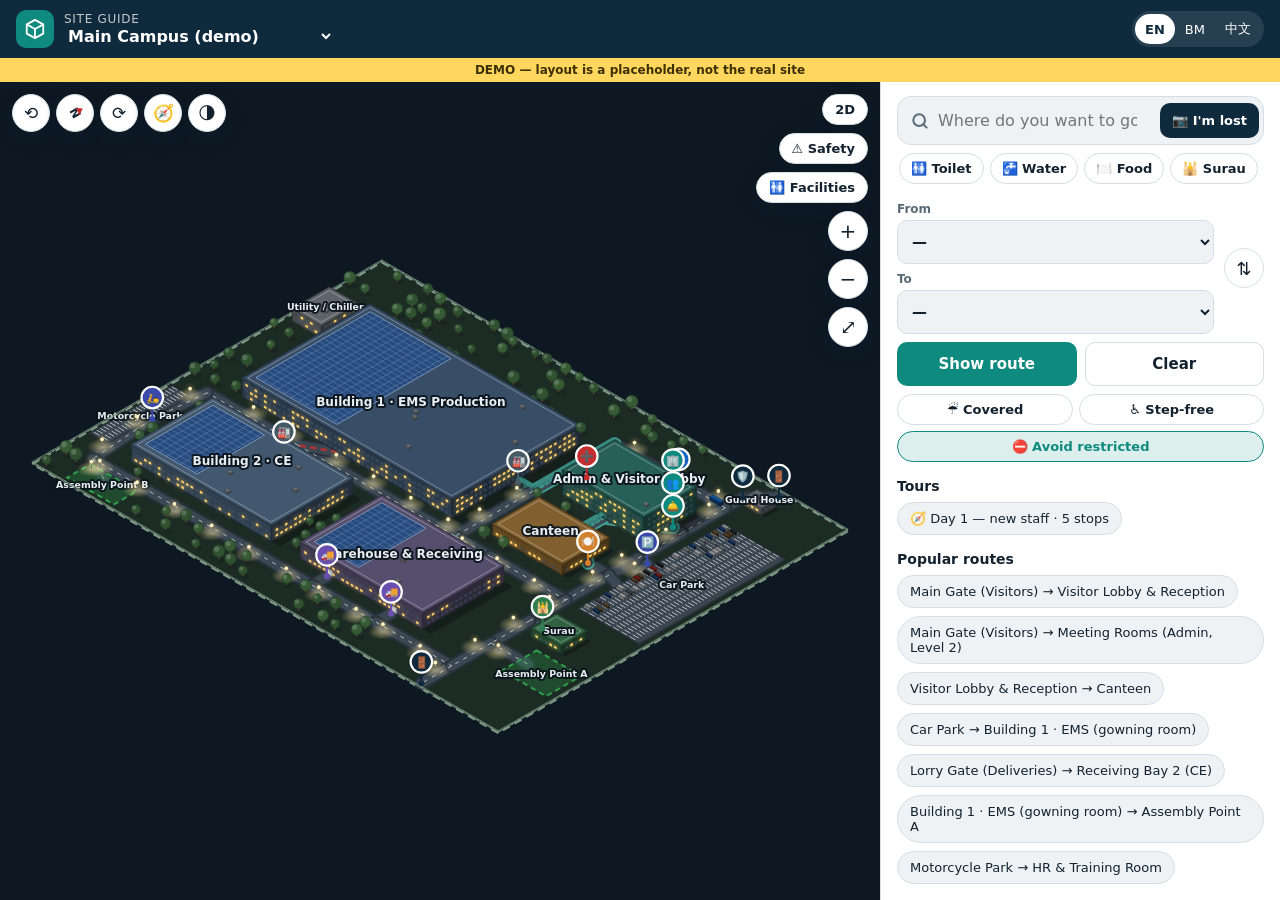
==== index.html @ 6566038b "Fictional demo of the Site Guide" ====
<!doctype html>
<html lang="en">
<head>
  <meta charset="utf-8">
  <meta name="viewport" content="width=device-width, initial-scale=1, viewport-fit=cover">
  <meta name="theme-color" content="#0f2a3d">
  <title>Johor Site Guide</title>
  <link rel="manifest" href="manifest.webmanifest">
  <link rel="icon" href="assets/icon.svg" type="image/svg+xml">
  <link rel="stylesheet" href="styles.css">
</head>
<body>
  <header class="top">
    <div class="brand">
      <span class="logo" aria-hidden="true">
        <svg viewBox="0 0 24 24" width="22" height="22"><path d="M12 2 3 7v10l9 5 9-5V7z" fill="none" stroke="currentColor" stroke-width="2" stroke-linejoin="round"/><path d="M12 12 3 7m9 5 9-5m-9 5v10" fill="none" stroke="currentColor" stroke-width="2"/></svg>
      </span>
      <div>
        <div class="title" data-i18n="appTitle">Site Guide</div>
        <select id="siteSelect" aria-label="Site"></select>
      </div>
    </div>
    <div class="lang" role="group" aria-label="Language">
      <button data-lang="en">EN</button><button data-lang="ms">BM</button><button data-lang="zh">中文</button>
    </div>
  </header>

  <div id="demoBanner" class="banner" data-i18n="demo"></div>

  <div id="emergBar" class="emerg-bar" role="alert" hidden>
    <span class="eb-icon" aria-hidden="true">🚨</span>
    <div class="eb-main"><strong id="ebTitle"></strong><span id="ebSub"></span></div>
    <span id="ebTimer" class="eb-timer" hidden>0:00</span>
    <button id="ebSafe" class="eb-safe"></button>
    <button id="ebEnd" class="eb-end" data-i18n="endEmerg">End</button>
    <div id="ebNote" class="eb-note"></div>
  </div>

  <main class="layout">
    <section class="mapwrap" aria-label="Site map">
      <svg id="map" xmlns="http://www.w3.org/2000/svg" role="img"></svg>
      <div class="map-controls">
        <button id="viewToggle" class="chip" title="3D / 2D">2D</button>
        <button id="safetyToggle" class="chip" aria-pressed="false">⚠ <span data-i18n="safety">Safety</span></button>
        <button id="facToggle" class="chip fac-chip" aria-pressed="false">🚻 <span data-i18n="facilities">Facilities</span></button>
        <button id="zoomIn" class="round" aria-label="Zoom in">+</button>
        <button id="zoomOut" class="round" aria-label="Zoom out">−</button>
        <button id="zoomReset" class="round" aria-label="Reset view">⤢</button>
      </div>
      <div class="view-bar" role="group" aria-label="Map view">
        <button id="rotL" class="vbtn" aria-label="Turn map left" title="Turn left">⟲</button>
        <button id="northBtn" class="vbtn" aria-label="North up" title="North up"><span id="northNeedle" class="needle" aria-hidden="true"><b>N</b></span></button>
        <button id="rotR" class="vbtn" aria-label="Turn map right" title="Turn right">⟳</button>
        <button id="followBtn" class="vbtn" aria-pressed="false" aria-label="Turn map with my walking direction" title="Follow my direction">🧭</button>
        <button id="dayBtn" class="vbtn">🌗</button>
      </div>
      <div id="bldCard" class="bld-card" hidden>
        <button class="bc-close" aria-label="Close">×</button>
        <strong></strong>
        <div class="bc-list"></div>
      </div>
      <div id="legend" class="legend" hidden></div>
      <div id="todo" class="todo" hidden>
        <h2 data-i18n="todo"></h2>
        <p data-i18n="todoHint"></p>
      </div>
    </section>

    <aside class="panel" id="panel">
      <div class="handle" aria-hidden="true"></div>

      <div class="finder">
        <div class="search">
          <svg class="s-icon" viewBox="0 0 24 24" aria-hidden="true"><circle cx="11" cy="11" r="7"/><path d="m20 20-4-4"/></svg>
          <input id="searchBox" type="search" autocomplete="off" spellcheck="false" enterkeyhint="go"
                 role="combobox" aria-autocomplete="list" aria-expanded="false" aria-controls="searchList">
          <button id="scanBtn" class="scan" type="button"><span aria-hidden="true">📷</span> <span data-i18n="lost">I'm lost</span></button>
        </div>
        <p id="searchHint" class="search-hint" hidden></p>
        <ul id="searchList" class="results" role="listbox" hidden></ul>
        <div id="nearby" class="nearby" role="group" aria-label="Nearest"></div>
      </div>

      <div class="route-form">
        <label><span data-i18n="from">From</span>
          <select id="fromSel"></select>
        </label>
        <button id="swap" class="swap" aria-label="Swap">⇅</button>
        <label><span data-i18n="to">To</span>
          <select id="toSel"></select>
        </label>
        <div class="row">
          <button id="goBtn" class="primary" data-i18n="go">Show route</button>
          <button id="clearBtn" class="ghost" data-i18n="clear">Clear</button>
        </div>
        <div class="opts row" role="group" aria-label="Route options">
          <button type="button" class="opt" data-opt="covered" aria-pressed="false"><span aria-hidden="true">☔</span> <span data-i18n="optCovered">Covered</span></button>
          <button type="button" class="opt" data-opt="stepFree" aria-pressed="false"><span aria-hidden="true">♿</span> <span data-i18n="optStepFree">Step-free</span></button>
          <button type="button" class="opt" data-opt="noRestricted" aria-pressed="true"><span aria-hidden="true">⛔</span> <span data-i18n="optNoRestricted">Avoid restricted</span></button>
        </div>
      </div>

      <div id="routeSummary" class="summary" hidden></div>

      <div id="steps" class="steps" hidden>
        <div class="step-card">
          <div class="progress" aria-hidden="true"><i id="stepBar"></i></div>
          <div class="slide">
            <figure class="photo" id="stepPhoto"></figure>
            <div class="maneuver">
              <span id="stepIcon" class="m-icon"></span>
              <div>
                <div class="step-meta"><span id="stepCount"></span><span id="stepDist" class="dist"></span></div>
                <p id="stepText" class="step-text" aria-live="polite"></p>
              </div>
            </div>
            <p id="stepWarn" class="warn" hidden></p>
          </div>
          <div class="row">
            <button id="prevStep" class="ghost" data-i18n="prev">Back</button>
            <button id="playBtn" class="ghost icon-btn" aria-pressed="false">▶</button>
            <button id="voiceBtn" class="ghost icon-btn" aria-pressed="false">🔇</button>
            <button id="nextStep" class="primary" data-i18n="next">Next</button>
          </div>
        </div>
        <details class="all-steps">
          <summary data-i18n="allSteps">All steps</summary>
          <ol id="stepList"></ol>
        </details>
      </div>

      <div id="toursWrap" hidden>
        <h3 data-i18n="tours">Tours</h3>
        <div id="tours" class="chips"></div>
      </div>

      <div id="popularWrap">
        <h3 data-i18n="popular">Popular routes</h3>
        <div id="popular" class="chips"></div>
      </div>

      <div class="emergency">
        <h3>🚨 <span data-i18n="emergency">Emergency</span></h3>
        <p data-i18n="emergencyText"></p>
        <p id="ehsLine" class="ehs-line"></p>
        <button id="apBtn" class="danger" data-i18n="nearestAP">Route to nearest Assembly Point</button>
        <button id="drillBtn" class="ghost drill-btn" data-i18n="startDrill">Practice drill</button>
      </div>

      <details class="info" id="infoBox">
        <summary data-i18n="info">Site info</summary>
        <dl id="infoList"></dl>
      </details>
    </aside>
  </main>

  <div id="scanner" class="scanner" role="dialog" aria-modal="true" aria-labelledby="scanTitle" hidden>
    <div class="scan-box">
      <h3 id="scanTitle" data-i18n="scanTitle">Where are you?</h3>
      <div id="viewfinder" class="viewfinder"><video id="scanVideo" playsinline muted></video><span class="frame" aria-hidden="true"></span></div>
      <p id="scanMsg" class="scan-msg" role="status"></p>
      <div id="scanPick" class="chips" hidden></div>
      <button id="scanClose" class="ghost" data-i18n="close">Close</button>
    </div>
  </div>
  <div id="toast" class="toast" role="status" hidden></div>

  <script src="data/i18n.js"></script>
  <script src="data/sites.js"></script>
  <script src="app.js"></script>
</body>
</html>
---- styles.css ----
:root {
  --bg: #eef2f5;
  --surface: #ffffff;
  --ink: #13222e;
  --muted: #5a6b78;
  --line: #d6dee5;
  --head: #0f2a3d;
  --head-ink: #ffffff;
  --accent: #0e8a7e;
  --accent-ink: #ffffff;
  --route: #ff6a13;
  --danger: #c62d2d;
  --warn-bg: #fff3e0;
  --warn-ink: #8a4a00;
  --banner: #ffd75e;
  --ground: #dfe7dc;
  --road: #f7f8f9;
  --road-edge: #c4ccd3;
  --map-bg: #cfd9d2;
  --shadow: 0 6px 20px rgba(15, 42, 61, .14);
  --radius: 14px;
  font-family: "Segoe UI", system-ui, -apple-system, "Noto Sans", "Noto Sans SC", "Microsoft YaHei", sans-serif;
}
@media (prefers-color-scheme: dark) {
  :root:not([data-theme="light"]) {
    --bg: #0d1820; --surface: #15232e; --ink: #e8eef2; --muted: #9db0bf; --line: #26394a;
    --head: #08131b; --ground: #2b3a33; --road: #50606b; --road-edge: #3a4954; --map-bg: #22302b;
    --warn-bg: #3a2a12; --warn-ink: #ffcf8a;
  }
}
:root[data-theme="dark"] {
  --bg: #0d1820; --surface: #15232e; --ink: #e8eef2; --muted: #9db0bf; --line: #26394a;
  --head: #08131b; --ground: #2b3a33; --road: #50606b; --road-edge: #3a4954; --map-bg: #22302b;
  --warn-bg: #3a2a12; --warn-ink: #ffcf8a;
}

* { box-sizing: border-box; }
[hidden] { display: none !important; }
html, body { margin: 0; height: 100%; }
body { background: var(--bg); color: var(--ink); display: flex; flex-direction: column; min-height: 100dvh; }
button, select { font: inherit; }

/* Header */
.top {
  background: var(--head); color: var(--head-ink);
  display: flex; align-items: center; justify-content: space-between; gap: 12px;
  padding: 10px 16px; padding-top: max(10px, env(safe-area-inset-top));
}
.brand { display: flex; align-items: center; gap: 10px; min-width: 0; }
.logo { display: grid; place-items: center; width: 38px; height: 38px; border-radius: 10px; background: var(--accent); flex: none; }
.title { font-size: 12px; opacity: .75; letter-spacing: .06em; text-transform: uppercase; }
#siteSelect {
  background: transparent; color: var(--head-ink); border: 0; font-weight: 700; font-size: 16px;
  padding: 0; max-width: 62vw; text-overflow: ellipsis;
}
#siteSelect option { color: #111; }
.lang { display: flex; background: rgba(255,255,255,.1); border-radius: 999px; padding: 3px; flex: none; }
.lang button { border: 0; background: transparent; color: var(--head-ink); padding: 6px 10px; border-radius: 999px; cursor: pointer; font-size: 13px; }
.lang button.on { background: #fff; color: var(--head); font-weight: 700; }

.banner { background: var(--banner); color: #3d2f00; font-size: 12px; font-weight: 600; text-align: center; padding: 5px 16px; }

/* Layout */
.layout { flex: 1; display: grid; grid-template-rows: minmax(330px, 56dvh) auto; min-height: 0; }
@media (min-width: 900px) {
  .layout { grid-template-rows: none; grid-template-columns: 1fr 400px; height: calc(100dvh - 92px); }
  .panel { overflow-y: auto; }
}

/* Map */
.mapwrap { position: relative; background: var(--map-bg); overflow: hidden; touch-action: none; }
#map { width: 100%; height: 100%; display: block; cursor: grab; user-select: none; }
#map.dragging { cursor: grabbing; }
.map-controls { position: absolute; right: 12px; top: 12px; display: flex; flex-direction: column; gap: 8px; align-items: flex-end; }
.chip, .round {
  border: 1px solid var(--line); background: var(--surface); color: var(--ink); box-shadow: var(--shadow); cursor: pointer;
}
.chip { border-radius: 999px; padding: 7px 12px; font-size: 13px; font-weight: 600; }
.chip[aria-pressed="true"] { background: var(--danger); color: #fff; border-color: var(--danger); }
.round { width: 40px; height: 40px; border-radius: 50%; font-size: 20px; line-height: 1; }
.legend {
  position: absolute; left: 12px; bottom: 12px; background: var(--surface); border-radius: 12px; padding: 10px 12px;
  box-shadow: var(--shadow); font-size: 12px; display: grid; gap: 4px; max-width: 60%;
}
.legend span { display: flex; align-items: center; gap: 8px; }
.legend i { width: 16px; height: 16px; border-radius: 4px; display: grid; place-items: center; font-style: normal; font-size: 10px; color: #fff; font-weight: 700; flex: none; }
.todo { position: absolute; inset: 0; display: grid; place-content: center; text-align: center; padding: 24px; background: var(--map-bg); }
.todo h2 { margin: 0 0 8px; font-size: 18px; }
.todo p { margin: 0; color: var(--muted); }

/* SVG map styling */
.lbl { font-size: 9px; font-weight: 700; fill: #13222e; paint-order: stroke; stroke: rgba(255,255,255,.92); stroke-width: 3px; stroke-linejoin: round; pointer-events: none; }
.lbl.small { font-size: 7px; font-weight: 600; }
.poi { cursor: pointer; }
.poi .pin { stroke: #fff; stroke-width: 1.6; }
.poi text { font-size: 8px; fill: #fff; font-weight: 700; pointer-events: none; }
.poi.dim { opacity: .35; }
.poi text.lbl { fill: #13222e; font-size: 9px; }
.route-under { fill: none; stroke: #fff; stroke-width: 9; stroke-linecap: round; stroke-linejoin: round; opacity: .9; }
.route-ahead { fill: none; stroke: var(--route); stroke-opacity: .38; stroke-width: 5; stroke-linecap: round; stroke-linejoin: round; }
.route-done { fill: none; stroke: #8f9ba5; stroke-width: 5; stroke-linecap: round; stroke-linejoin: round; }
.route-leg { fill: none; stroke: var(--route); stroke-width: 6; stroke-linecap: round; stroke-linejoin: round; }
.route-leg.draw { animation: draw .9s cubic-bezier(.4, 0, .2, 1) forwards; }
@keyframes draw { to { stroke-dashoffset: 0; } }
.chev { fill: none; stroke: #fff; stroke-width: 1.5; stroke-linecap: round; stroke-linejoin: round; opacity: .45; animation: chev 1.5s ease-in-out infinite; pointer-events: none; }
@keyframes chev { 0%, 100% { opacity: .35; } 40% { opacity: 1; } }
.walker { pointer-events: none; }
.walker-halo { fill: var(--route); opacity: .22; }
.ripple { fill: none; stroke: var(--route); stroke-width: 2; transform-box: fill-box; transform-origin: center; animation: ripple 1.8s ease-out infinite; pointer-events: none; }
@keyframes ripple { from { transform: scale(.5); opacity: .9; } to { transform: scale(3); opacity: 0; } }
.badge { pointer-events: none; }
.badge.pop { transform-box: fill-box; transform-origin: 50% 100%; animation: pop .45s cubic-bezier(.34, 1.56, .64, 1) .35s both; }
@keyframes pop { from { transform: scale(0); opacity: 0; } }
.badge-bg { fill: #fff; stroke: var(--route); stroke-width: 1.6; stroke-linejoin: round; filter: drop-shadow(0 1.5px 1.5px rgba(0,0,0,.25)); }
.badge-icon path { fill: none; stroke: var(--route); stroke-width: 3; stroke-linecap: round; stroke-linejoin: round; }
.badge-icon.arrive path { stroke: #2e9d4a; }
.here-pulse { fill: #1e88e5; opacity: .35; transform-box: fill-box; transform-origin: center; animation: pulse 1.6s ease-out infinite; }
@keyframes pulse { from { transform: scale(.6); opacity: .55; } to { transform: scale(2.4); opacity: 0; } }
@media (prefers-reduced-motion: reduce) { .chev, .ripple, .badge.pop, .here-pulse { animation: none; } }

/* Panel */
.panel { background: var(--surface); padding: 14px 16px 28px; display: flex; flex-direction: column; gap: 16px; border-top-left-radius: 18px; border-top-right-radius: 18px; margin-top: -14px; position: relative; z-index: 2; box-shadow: 0 -6px 20px rgba(0,0,0,.08); }
@media (min-width: 900px) { .panel { margin-top: 0; border-radius: 0; box-shadow: none; border-left: 1px solid var(--line); } .handle { display: none; } }
.handle { width: 42px; height: 5px; border-radius: 99px; background: var(--line); margin: 0 auto; }
.panel h3 { margin: 0 0 8px; font-size: 14px; }

.route-form { display: grid; grid-template-columns: 1fr auto; gap: 8px 10px; align-items: end; }
.route-form label { display: grid; gap: 4px; font-size: 12px; color: var(--muted); font-weight: 600; grid-column: 1; }
.route-form select { width: 100%; padding: 11px 10px; border-radius: 10px; border: 1px solid var(--line); background: var(--bg); color: var(--ink); font-size: 15px; }
.swap { grid-column: 2; grid-row: 1 / span 2; align-self: center; width: 40px; height: 40px; border-radius: 50%; border: 1px solid var(--line); background: var(--surface); color: var(--ink); cursor: pointer; font-size: 18px; }
.route-form .row { grid-column: 1 / -1; }
.row { display: flex; gap: 8px; }
.row > * { flex: 1; }
.primary, .ghost, .danger { padding: 12px 14px; border-radius: 10px; font-weight: 700; cursor: pointer; border: 1px solid transparent; font-size: 15px; }
.primary { background: var(--accent); color: var(--accent-ink); }
.ghost { background: transparent; border-color: var(--line); color: var(--ink); }
.danger { background: var(--danger); color: #fff; width: 100%; }
button:disabled { opacity: .4; cursor: not-allowed; }

.summary { background: var(--bg); border-radius: 12px; padding: 12px; font-size: 14px; display: flex; gap: 10px; align-items: center; }
.summary b { font-size: 20px; color: var(--route); }

.step-card { border: 1px solid var(--line); border-radius: var(--radius); overflow: hidden; }
.photo { margin: 0; aspect-ratio: 16 / 10; background: #c9d3db; position: relative; }
.photo img, .photo svg { width: 100%; height: 100%; object-fit: cover; display: block; }
.photo figcaption { position: absolute; left: 8px; bottom: 8px; background: rgba(0,0,0,.6); color: #fff; font-size: 10px; padding: 3px 7px; border-radius: 6px; max-width: calc(100% - 16px); }
.step-meta { padding: 10px 12px 0; font-size: 12px; color: var(--muted); font-weight: 600; }
.step-text { margin: 4px 12px 10px; font-size: 17px; font-weight: 600; line-height: 1.35; }
.step-card .row { padding: 0 12px 12px; }
.progress { height: 4px; background: var(--line); }
.progress i { display: block; height: 100%; width: 0; background: var(--route); border-radius: 0 4px 4px 0; transition: width .45s cubic-bezier(.4, 0, .2, 1); }
.maneuver { display: flex; gap: 12px; align-items: flex-start; padding: 12px 12px 10px; }
.maneuver .step-meta { padding: 0; display: flex; align-items: center; gap: 8px; }
.maneuver .step-text { margin: 3px 0 0; }
.m-icon { flex: none; width: 52px; height: 52px; border-radius: 14px; background: var(--route); color: #fff; display: grid; place-items: center; box-shadow: 0 4px 12px color-mix(in srgb, var(--route) 35%, transparent); }
.m-icon.start { background: #1e88e5; box-shadow: 0 4px 12px rgba(30,136,229,.35); }
.m-icon.arrive { background: #2e9d4a; box-shadow: 0 4px 12px rgba(46,157,74,.35); }
.m-icon svg, .mini svg { width: 62%; height: 62%; fill: none; stroke: currentColor; stroke-width: 2.6; stroke-linecap: round; stroke-linejoin: round; }
.dist { background: var(--bg); color: var(--ink); border-radius: 999px; padding: 2px 9px; font-weight: 700; }
.step-card.enter-next .slide { animation: slide-in-next .34s cubic-bezier(.2, .8, .2, 1) both; }
.step-card.enter-prev .slide { animation: slide-in-prev .34s cubic-bezier(.2, .8, .2, 1) both; }
@keyframes slide-in-next { from { opacity: 0; transform: translateX(28px); } }
@keyframes slide-in-prev { from { opacity: 0; transform: translateX(-28px); } }
.step-card.enter-next .m-icon, .step-card.enter-prev .m-icon { animation: icon-pop .5s cubic-bezier(.34, 1.56, .64, 1) .08s both; }
@keyframes icon-pop { from { transform: scale(.4) rotate(-12deg); opacity: 0; } }
.step-card { touch-action: pan-y; }
.row > .icon-btn { flex: none; width: 48px; padding: 0; font-size: 16px; }
.icon-btn[aria-pressed="true"] { border-color: var(--route); color: var(--route); background: color-mix(in srgb, var(--route) 10%, transparent); }

.all-steps { margin-top: 10px; }
.all-steps summary { cursor: pointer; font-weight: 700; font-size: 14px; padding: 4px 0; }
.all-steps ol { list-style: none; padding: 0; margin: 8px 0 0; display: grid; gap: 2px; }
.all-steps li button { width: 100%; display: flex; gap: 10px; align-items: center; text-align: left; border: 0; background: transparent; color: var(--ink); padding: 8px; border-radius: 10px; cursor: pointer; font-size: 14px; line-height: 1.3; }
.all-steps li button:hover { background: var(--bg); }
.all-steps li button[aria-current="step"] { background: color-mix(in srgb, var(--route) 13%, var(--surface)); font-weight: 700; }
.all-steps li button.done { color: var(--muted); }
.all-steps .mini { flex: none; width: 28px; height: 28px; border-radius: 8px; display: grid; place-items: center; color: #fff; background: var(--route); }
.all-steps .mini.start { background: #1e88e5; }
.all-steps .mini.arrive { background: #2e9d4a; }
.all-steps .done .mini { background: #8f9ba5; }
.all-steps .txt { flex: 1; }
.all-steps .d { flex: none; color: var(--muted); font-size: 12px; font-weight: 600; }

@media (prefers-reduced-motion: reduce) {
  .step-card .slide, .step-card .m-icon { animation: none !important; }
  .progress i { transition: none; }
}

.warn { margin: 0 12px 10px; background: var(--warn-bg); color: var(--warn-ink); padding: 8px 10px; border-radius: 8px; font-size: 13px; font-weight: 600; }

.chips { display: flex; flex-wrap: wrap; gap: 8px; }
.chips button { border: 1px solid var(--line); background: var(--bg); color: var(--ink); border-radius: 999px; padding: 8px 12px; font-size: 13px; cursor: pointer; text-align: left; }
.chips button:hover { border-color: var(--accent); }

.emergency { background: color-mix(in srgb, var(--danger) 9%, var(--surface)); border: 1px solid color-mix(in srgb, var(--danger) 30%, transparent); border-radius: var(--radius); padding: 12px; }
.emergency p { margin: 0 0 10px; font-size: 13px; color: var(--ink); }

.info summary { cursor: pointer; font-weight: 700; font-size: 14px; }
.info dl { margin: 10px 0 0; display: grid; grid-template-columns: auto 1fr; gap: 6px 12px; font-size: 13px; }
.info dt { color: var(--muted); }
.info dd { margin: 0; }
.info a { color: var(--accent); font-weight: 700; }

@media (max-width: 600px) {
  .top { padding-left: 12px; padding-right: 12px; gap: 8px; }
  .logo { width: 32px; height: 32px; }
  #siteSelect { font-size: 14px; max-width: 52vw; }
  .lang button { padding: 5px 7px; font-size: 12px; }
  .legend { left: 8px; right: 60px; bottom: 22px; max-width: none; display: flex; flex-wrap: wrap; gap: 4px 10px; padding: 6px 8px; font-size: 10px; }
  .legend i { width: 13px; height: 13px; font-size: 8px; }
  .map-controls { right: 8px; top: 8px; gap: 6px; }
  .round { width: 36px; height: 36px; font-size: 18px; }
}

/* Search */
.finder { position: relative; }
.search { display: flex; align-items: center; gap: 8px; background: var(--bg); border: 1.5px solid var(--line); border-radius: 14px; padding: 4px 4px 4px 12px; transition: border-color .15s, box-shadow .15s; }
.search:focus-within { border-color: var(--accent); box-shadow: 0 0 0 3px color-mix(in srgb, var(--accent) 22%, transparent); }
.s-icon { width: 20px; height: 20px; flex: none; fill: none; stroke: var(--muted); stroke-width: 2.4; stroke-linecap: round; }
#searchBox { flex: 1; min-width: 0; border: 0; background: transparent; color: var(--ink); font: inherit; font-size: 16px; padding: 10px 0; outline: none; }
#searchBox::-webkit-search-cancel-button { cursor: pointer; }
.scan { flex: none; border: 0; border-radius: 10px; background: var(--head); color: var(--head-ink); padding: 10px 12px; font-weight: 700; font-size: 13px; cursor: pointer; white-space: nowrap; }
.search-hint { margin: 8px 2px 0; font-size: 13px; color: var(--warn-ink); background: var(--warn-bg); padding: 8px 10px; border-radius: 10px; font-weight: 600; }
.results { position: absolute; left: 0; right: 0; top: calc(100% + 6px); z-index: 20; list-style: none; margin: 0; padding: 6px; background: var(--surface); border: 1px solid var(--line); border-radius: 14px; box-shadow: var(--shadow); max-height: min(60vh, 420px); overflow-y: auto; animation: drop .16s ease-out; }
@keyframes drop { from { opacity: 0; transform: translateY(-4px); } }
.results [role=option] { display: flex; gap: 10px; align-items: center; padding: 8px; border-radius: 10px; cursor: pointer; }
.results [role=option]:hover, .results [role=option].active { background: color-mix(in srgb, var(--accent) 12%, var(--surface)); }
.res-head { font-size: 11px; font-weight: 700; letter-spacing: .06em; text-transform: uppercase; color: var(--muted); padding: 8px 8px 4px; }
.res-empty { padding: 12px 8px; color: var(--muted); font-size: 14px; }
.r-icon { flex: none; width: 30px; height: 30px; border-radius: 50%; display: grid; place-items: center; color: #fff; font-size: 14px; font-weight: 700; }
.r-txt { display: grid; min-width: 0; }
.r-txt b { font-size: 15px; font-weight: 600; }
.r-txt small { color: var(--muted); font-size: 12px; white-space: nowrap; overflow: hidden; text-overflow: ellipsis; }

/* ---------- 3D map scenery ---------- */
.park { fill: #b9c3cc; stroke: #97a3ae; }
.bay-lines { fill: none; stroke: #eef2f5; stroke-width: .5; }
.road-marking { fill: none; stroke: #fff; stroke-width: .6; stroke-dasharray: 3 4; opacity: .8; }
.grass { fill: #b9d3a8; opacity: .7; }
.bshadow { fill: rgba(0, 0, 0, .14); }
.tshadow { fill: rgba(0, 0, 0, .12); }
.trunk { stroke: #6d4c35; stroke-width: 1.1; stroke-linecap: round; }
.crown { fill: #5f9a5a; stroke: #4c8247; stroke-width: .5; }
.crown.alt { fill: #6fa862; }
.crown-hi { fill: rgba(255, 255, 255, .18); }
.lamp-pole { stroke: #6d7884; stroke-width: .8; }
.lamp { fill: #c9d1d8; }
.lamp.on { fill: #fff3c4; filter: drop-shadow(0 0 2px #ffd36b); }
.fence { fill: none; stroke: #7f9a86; stroke-width: .7; opacity: .9; }
.canopy { fill: rgba(63, 156, 143, .72); stroke: #2b7f74; stroke-width: .6; }
.canopy-post { stroke: #2b7f74; stroke-width: .7; }
.door { fill: #22313d; opacity: .85; }
.door.roller { fill: #c8ced4; stroke: #8c96a0; stroke-width: .4; }
.win { fill: rgba(205, 225, 240, .62); }
.win.lit { fill: #ffd36b; filter: drop-shadow(0 0 1.5px rgba(255, 200, 80, .9)); }
.solar { fill: #284b7d; stroke: #9db4d4; stroke-width: .5; }
.solar-grid { fill: none; stroke: rgba(160, 190, 230, .55); stroke-width: .35; }
.barrier-arm { stroke: #e0b400; stroke-width: 1.4; stroke-linecap: round; stroke-dasharray: 2 1.4; }
.barrier-arm.moving { animation: barrier 9s ease-in-out infinite; }
@keyframes barrier { 0%, 55%, 100% { transform: rotate(0); } 62%, 85% { transform: rotate(var(--lift, -62deg)); } }

/* buildings: rise on load, glow when tapped, pulse at the destination */
.bld { cursor: pointer; }
.bld.rise { transform-box: fill-box; transform-origin: 50% 100%; animation: rise .7s cubic-bezier(.2, .8, .2, 1) both; }
@keyframes rise { from { transform: scaleY(.05); opacity: 0; } 60% { opacity: 1; } }
.bld.sel { filter: drop-shadow(0 0 4px #fff) drop-shadow(0 0 7px var(--accent)); }
.bld.dest { animation: dest-glow 1.8s ease-in-out infinite; }
@keyframes dest-glow { 0%, 100% { filter: drop-shadow(0 0 0 rgba(255, 106, 19, 0)); } 50% { filter: drop-shadow(0 0 6px rgba(255, 106, 19, .9)); } }

/* the walking person */
.walker-shadow { fill: rgba(0, 0, 0, .22); }
.walker-dir { fill: #ff6a13; stroke: #fff; stroke-width: .7; }
.walker-body .leg, .walker-body .torso { stroke: #ff6a13; stroke-width: 1.7; stroke-linecap: round; }
.walker-body .head { fill: #ff6a13; stroke: #fff; stroke-width: .8; }
.walker-body .leg { transform-box: fill-box; transform-origin: 50% 0; animation: stride .5s ease-in-out infinite alternate; }
.walker-body .leg.l2 { animation-direction: alternate-reverse; }
@keyframes stride { from { transform: rotate(-24deg); } to { transform: rotate(24deg); } }

/* night view */
.mapwrap.night { --map-bg: #0d1822; --ground: #1d2b25; --road: #3b4752; --road-edge: #27323b; }
.mapwrap.night .lbl { fill: #e8eef2; stroke: rgba(10, 20, 28, .9); }
.mapwrap.night .crown { fill: #2f5130; stroke: #263f27; }
.mapwrap.night .crown.alt { fill: #355a34; }
.mapwrap.night .park { fill: #3a4550; stroke: #2c353e; }
.mapwrap.night .bshadow { fill: rgba(0, 0, 0, .3); }
.mapwrap.night .win { fill: rgba(60, 80, 100, .7); }
.mapwrap.night .win.lit { fill: #ffd36b; }

/* emergency: exits pulse */
.emerg-mode .safety-m.exit { transform-box: fill-box; transform-origin: center; animation: exit-pulse 1s ease-in-out infinite; }
@keyframes exit-pulse { 50% { transform: scale(1.35); } }

/* map view buttons (top-left) and building card */
.view-bar { position: absolute; left: 12px; top: 12px; display: flex; gap: 6px; z-index: 4; }
.vbtn { width: 38px; height: 38px; border-radius: 50%; border: 1px solid var(--line); background: var(--surface); color: var(--ink); box-shadow: var(--shadow); cursor: pointer; font-size: 17px; display: grid; place-items: center; padding: 0; }
.vbtn[aria-pressed="true"] { background: var(--accent); border-color: var(--accent); color: #fff; }
.needle { display: grid; place-items: center; width: 24px; height: 24px; transition: transform .2s; }
.needle b { font-size: 12px; font-weight: 900; color: var(--ink); line-height: 1; position: relative; }
.needle b::before { content: ""; position: absolute; left: 50%; top: -7px; transform: translateX(-50%); border: 4px solid transparent; border-bottom: 6px solid var(--danger); }
.bld-card { position: absolute; left: 12px; top: 60px; z-index: 5; width: min(300px, calc(100% - 80px)); background: var(--surface); color: var(--ink); border-radius: 14px; box-shadow: var(--shadow); padding: 12px 12px 10px; display: grid; gap: 6px; animation: drop .18s ease-out; }
.bld-card strong { font-size: 15px; padding-right: 26px; }
.bc-close { position: absolute; right: 8px; top: 6px; border: 0; background: transparent; color: var(--muted); font-size: 22px; cursor: pointer; line-height: 1; }
.bc-list { display: grid; gap: 4px; max-height: 40vh; overflow-y: auto; }
.bc-list button { text-align: left; border: 1px solid var(--line); background: var(--bg); color: var(--ink); border-radius: 10px; padding: 8px 10px; font-size: 14px; cursor: pointer; }
.bc-list button:hover { border-color: var(--accent); }
.bc-list small { color: var(--muted); }
@media (max-width: 600px) {
  .view-bar { left: 8px; top: 8px; gap: 4px; }
  .vbtn { width: 34px; height: 34px; font-size: 15px; }
  /* phone: compact card along the bottom of the map so the building stays visible */
  .bld-card { left: 8px; right: 8px; top: auto; bottom: 8px; width: auto; max-height: 48%; overflow-y: auto; padding: 8px 10px; }
  .bc-list { grid-template-columns: 1fr 1fr; }
  .bc-list button { padding: 6px 8px; font-size: 13px; }
}
@media (prefers-reduced-motion: reduce) { .bld.rise, .bld.dest, .walker-body .leg, .barrier-arm.moving, .emerg-mode .safety-m.exit { animation: none; } }

/* Nearest toilet / water / … */
.layout > *, .finder { min-width: 0; } /* let the scrolling button row shrink instead of widening the page */
.nearby { display: flex; gap: 6px; overflow-x: auto; max-width: 100%; padding: 8px 2px 2px; scrollbar-width: none; -webkit-overflow-scrolling: touch; }
.nearby::-webkit-scrollbar { display: none; }
.nearby button { flex: none; border: 1px solid var(--line); background: var(--surface); color: var(--ink); border-radius: 999px; padding: 7px 11px; font-size: 13px; font-weight: 600; cursor: pointer; white-space: nowrap; }
.nearby button:hover { border-color: var(--accent); }
.chip.fac-chip[aria-pressed="true"] { background: #00838f; border-color: #00838f; color: #fff; }

/* Route options */
.opts { flex-wrap: wrap; gap: 6px; }
.row > .opt { flex: 1 1 auto; }
.opt { border: 1px solid var(--line); background: var(--surface); color: var(--ink); border-radius: 999px; padding: 7px 10px; font-size: 13px; font-weight: 600; cursor: pointer; white-space: nowrap; }
.opt[aria-pressed="true"] { background: color-mix(in srgb, var(--accent) 14%, var(--surface)); border-color: var(--accent); color: var(--accent); }
.summary { flex-wrap: wrap; }
.summary .tags { display: flex; flex-wrap: wrap; gap: 6px; margin-left: auto; }
.tag { font-style: normal; font-size: 12px; font-weight: 700; padding: 3px 8px; border-radius: 999px; background: var(--surface); border: 1px solid var(--line); }
.tag.covered { color: #2b7f74; border-color: #9fd3cb; }
.tag.stairs { color: var(--warn-ink); border-color: #e7c48f; }
.tag.flat { color: #2e7d4f; border-color: #a9d8b8; }
.summary .notice { flex-basis: 100%; color: var(--warn-ink); font-weight: 600; }

/* Walkway tags on the map */
.walk-covered { fill: none; stroke: #3f9c8f; stroke-width: 3; stroke-linecap: round; stroke-dasharray: 1 3.2; opacity: .85; }
.walk-restricted { fill: none; stroke: #c62d2d; stroke-width: 2; stroke-dasharray: 5 3; opacity: .8; }
.walk-stairs { fill: none; stroke: #5a6b78; stroke-width: 1.6; stroke-linecap: round; }
.here-cone { fill: #1e88e5; opacity: .42; stroke: #1e88e5; stroke-width: .8; pointer-events: none; }

/* QR scanner */
.scanner { position: fixed; inset: 0; z-index: 50; background: rgba(5, 14, 20, .78); display: grid; place-items: center; padding: 16px; animation: drop .2s ease-out; }
.scan-box { background: var(--surface); color: var(--ink); border-radius: 18px; padding: 16px; width: min(420px, 100%); max-height: 90dvh; overflow-y: auto; display: grid; gap: 12px; box-shadow: var(--shadow); }
.scan-box h3 { margin: 0; font-size: 18px; }
.viewfinder { position: relative; aspect-ratio: 1; border-radius: 14px; overflow: hidden; background: #000; }
.viewfinder video { width: 100%; height: 100%; object-fit: cover; display: block; }
.viewfinder .frame { position: absolute; inset: 18%; border: 3px solid #fff; border-radius: 16px; box-shadow: 0 0 0 999px rgba(0,0,0,.35); }
.viewfinder .frame::after { content: ""; position: absolute; left: 6%; right: 6%; height: 2px; top: 50%; background: var(--route); box-shadow: 0 0 10px var(--route); animation: scanline 1.8s ease-in-out infinite alternate; }
@keyframes scanline { from { top: 10%; } to { top: 90%; } }
.scan-msg { margin: 0; font-size: 14px; color: var(--muted); }
.toast { position: fixed; left: 50%; bottom: calc(18px + env(safe-area-inset-bottom)); transform: translateX(-50%); z-index: 60; background: var(--head); color: #fff; padding: 10px 16px; border-radius: 999px; font-weight: 600; font-size: 14px; box-shadow: var(--shadow); max-width: calc(100% - 32px); animation: drop .2s ease-out; }
@media (prefers-reduced-motion: reduce) { .results, .scanner, .toast { animation: none; } .viewfinder .frame::after { animation: none; } }

/* Emergency mode */
.emerg-bar { position: sticky; top: 0; z-index: 30; display: flex; align-items: center; gap: 10px; padding: 10px 12px; background: var(--danger); color: #fff; box-shadow: 0 4px 14px rgba(0,0,0,.25); }
.eb-icon { font-size: 26px; animation: blink 1s steps(2, start) infinite; }
@keyframes blink { to { visibility: hidden; } }
.eb-main { flex: 1; min-width: 0; display: grid; line-height: 1.25; }
.eb-main strong { font-size: 15px; letter-spacing: .08em; }
.eb-main span { font-size: 14px; font-weight: 600; }
.eb-timer { font: 700 20px/1 ui-monospace, "Cascadia Mono", Consolas, monospace; background: rgba(0,0,0,.22); padding: 6px 8px; border-radius: 8px; }
.eb-safe { border: 0; border-radius: 10px; background: #fff; color: #1b6e34; font-weight: 800; padding: 10px 12px; cursor: pointer; font-size: 14px; }
.eb-end { border: 1px solid rgba(255,255,255,.6); background: transparent; color: #fff; border-radius: 10px; padding: 9px 10px; cursor: pointer; font-weight: 700; }
.eb-note { flex-basis: 100%; order: 10; display: grid; gap: 2px; font-size: 12px; line-height: 1.35; padding-top: 6px; border-top: 1px solid rgba(255,255,255,.35); }
.eb-note p { margin: 0; font-weight: 600; }
.eb-note p.other { font-weight: 400; opacity: .85; }
.eb-note a { color: #fff; font-weight: 800; }
.emerg-bar { flex-wrap: wrap; }
.ehs-line { font-size: 12px !important; color: var(--muted) !important; }
.ehs-line.unchecked { color: var(--warn-ink) !important; font-weight: 600; }
body.drill .emerg-bar { background: #b4570b; }
body.drill .eb-icon { animation: none; }
body.emerg-mode { --route: #d32f2f; }
body.emerg-mode .top { background: #5c0f0f; }
body.emerg-mode .finder, body.emerg-mode .route-form, body.emerg-mode #toursWrap,
body.emerg-mode #popularWrap, body.emerg-mode .emergency, body.emerg-mode .info { display: none !important; }
body.emerg-mode .step-text { font-size: 20px; }
body.emerg-mode .m-icon { background: var(--danger); }
.drill-btn { width: 100%; margin-top: 8px; }
@media (max-width: 600px) {
  .emerg-bar { flex-wrap: wrap; }
  .eb-safe { order: 5; flex-basis: 100%; padding: 12px; font-size: 16px; }
}
@media (prefers-reduced-motion: reduce) { .eb-icon { animation: none; } }

/* Tours and sharing */
.tour-name { flex-basis: 100%; font-size: 14px; }
.share-btn { margin-left: 4px; width: 34px; height: 34px; border-radius: 50%; border: 1px solid var(--line); background: var(--surface); color: var(--ink); font-size: 16px; font-weight: 700; cursor: pointer; }
.stop-num circle { fill: #fff; stroke: var(--route); stroke-width: 1.6; }
.stop-num text { font-size: 7px; font-weight: 800; fill: var(--route); }
.stop-num.passed circle { fill: #8f9ba5; stroke: #fff; }
.stop-num.passed text { fill: #fff; }

/* Phone navigation mode (a route is showing): the map stays pinned at the top
   and the current step sits right under it, so both are visible together. */
@media (max-width: 899px) {
  /* block and full height: a grid row or a squeezed flex box would release the sticky map */
  body.navigating .layout { display: block; flex: none; }
  body.navigating .mapwrap { position: sticky; top: 0; z-index: 3; height: 44dvh; box-shadow: 0 4px 14px rgba(0,0,0,.18); }
  body.navigating .panel { margin-top: 0; border-radius: 0; padding-top: 10px; gap: 12px; }
  body.navigating .handle { display: none; }
  body.navigating #routeSummary { order: -2; padding: 8px 12px; }
  body.navigating #steps { order: -1; }
  body.navigating .photo { aspect-ratio: 21 / 9; }
  body.navigating .maneuver { padding-top: 10px; }
  body.navigating .m-icon { width: 46px; height: 46px; }
  body.navigating .step-text { font-size: 16px; }
  body.navigating .legend { display: none !important; } /* keep the small map clear while walking */
  /* the emergency bar is pinned too: the map sits right under it */
  body.navigating.emerg-mode .mapwrap { top: var(--eb-h, 0px); height: 40dvh; }
}

@media print { .map-controls, .panel, .banner { display: none; } .layout { display: block; } }
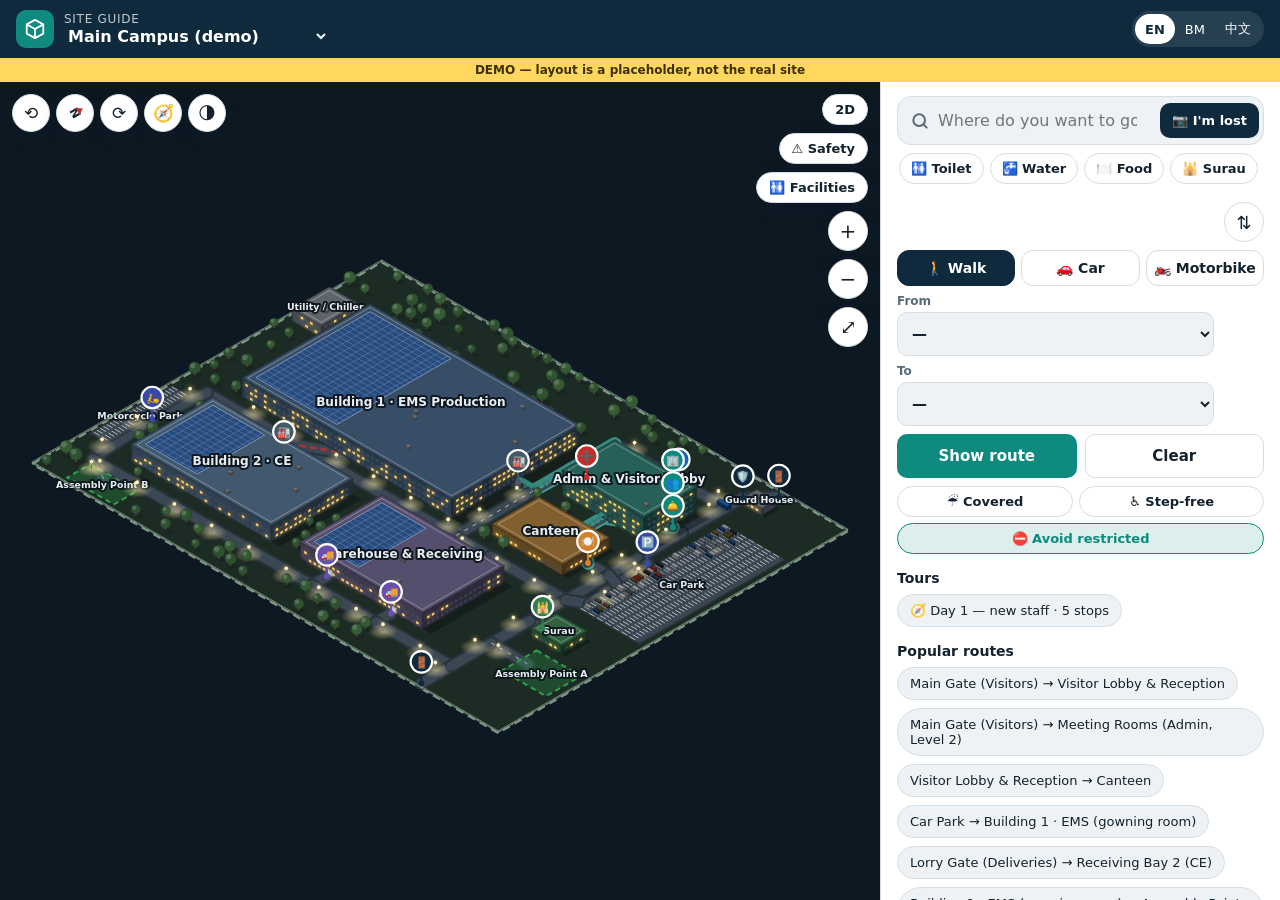
==== commit 8ce5edfd: "Publish demo 2026-10-30" ====
--- a/index.html
+++ b/index.html
@@ -82,6 +82,11 @@
       </div>
 
       <div class="route-form">
+        <div class="modes row" role="group" aria-label="Travel mode">
+          <button type="button" class="mode" data-mode="walk" aria-pressed="true"><span aria-hidden="true">🚶</span> <span data-i18n="modeWalk">Walk</span></button>
+          <button type="button" class="mode" data-mode="car" aria-pressed="false"><span aria-hidden="true">🚗</span> <span data-i18n="modeCar">Car</span></button>
+          <button type="button" class="mode" data-mode="moto" aria-pressed="false"><span aria-hidden="true">🏍️</span> <span data-i18n="modeMoto">Motorbike</span></button>
+        </div>
         <label><span data-i18n="from">From</span>
           <select id="fromSel"></select>
         </label>
--- a/styles.css
+++ b/styles.css
@@ -322,6 +322,14 @@
 .nearby button:hover { border-color: var(--accent); }
 .chip.fac-chip[aria-pressed="true"] { background: #00838f; border-color: #00838f; color: #fff; }
 
+/* Travel mode: walk / car / motorbike */
+.modes { gap: 6px; }
+.mode { flex: 1; border: 1px solid var(--line); background: var(--surface); color: var(--ink); border-radius: 12px; padding: 9px 6px; font-size: 14px; font-weight: 700; cursor: pointer; white-space: nowrap; }
+.mode[aria-pressed="true"] { background: var(--head); border-color: var(--head); color: #fff; }
+.route-drive { fill: none; stroke: #1565c0; stroke-width: 6; stroke-linecap: round; stroke-linejoin: round; stroke-dasharray: 9 5; opacity: .85; }
+.walker.riding .leg, .walker.riding .torso, .walker.riding .head { display: none; }
+.walker .vehicle { font-size: 13px; }
+
 /* Route options */
 .opts { flex-wrap: wrap; gap: 6px; }
 .row > .opt { flex: 1 1 auto; }
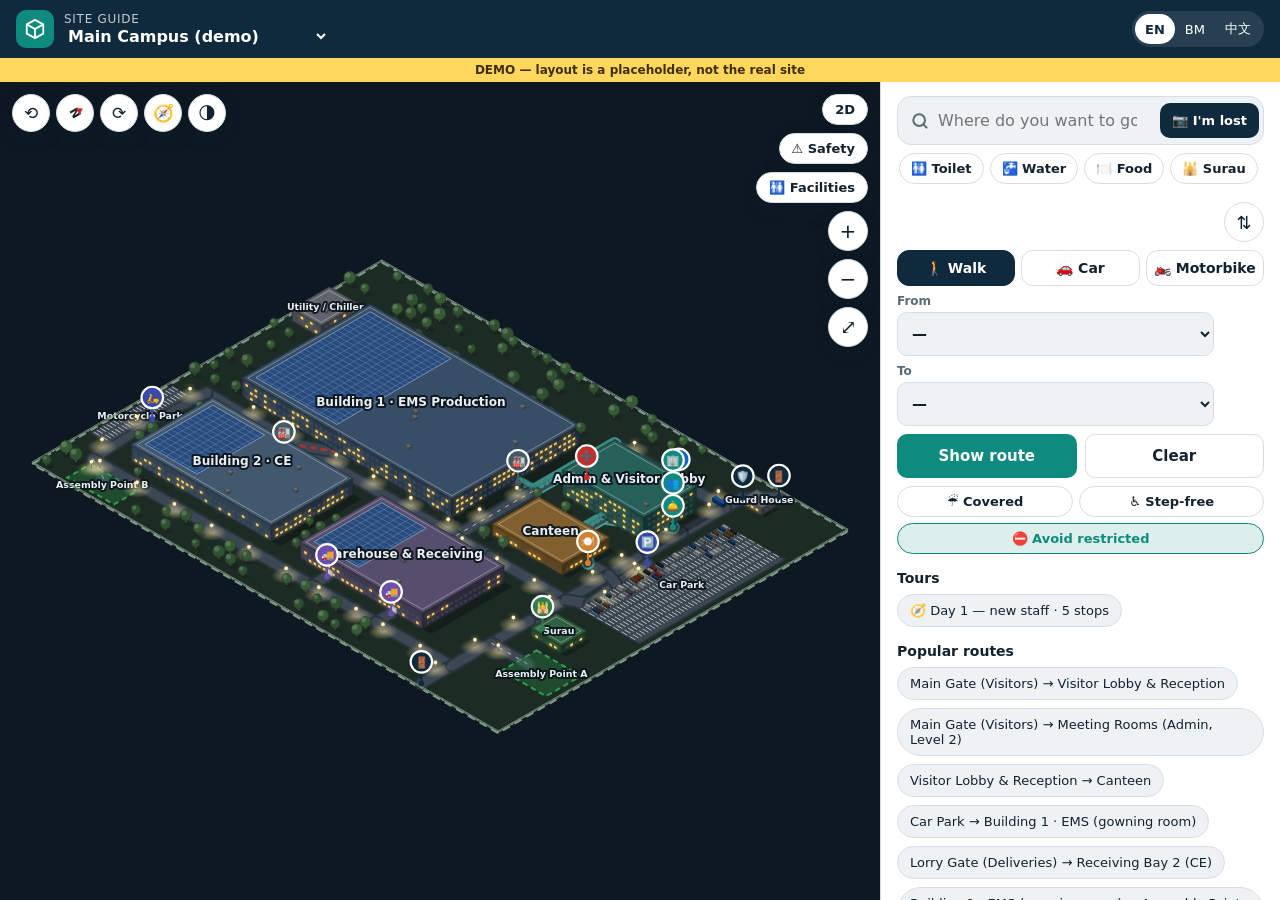
==== commit d10a2efe: "Publish demo 2026-11-04" ====
--- a/index.html
+++ b/index.html
@@ -170,6 +170,7 @@
   </div>
   <div id="toast" class="toast" role="status" hidden></div>
 
+  <script src="data/config.js"></script>
   <script src="data/i18n.js"></script>
   <script src="data/sites.js"></script>
   <script src="app.js"></script>
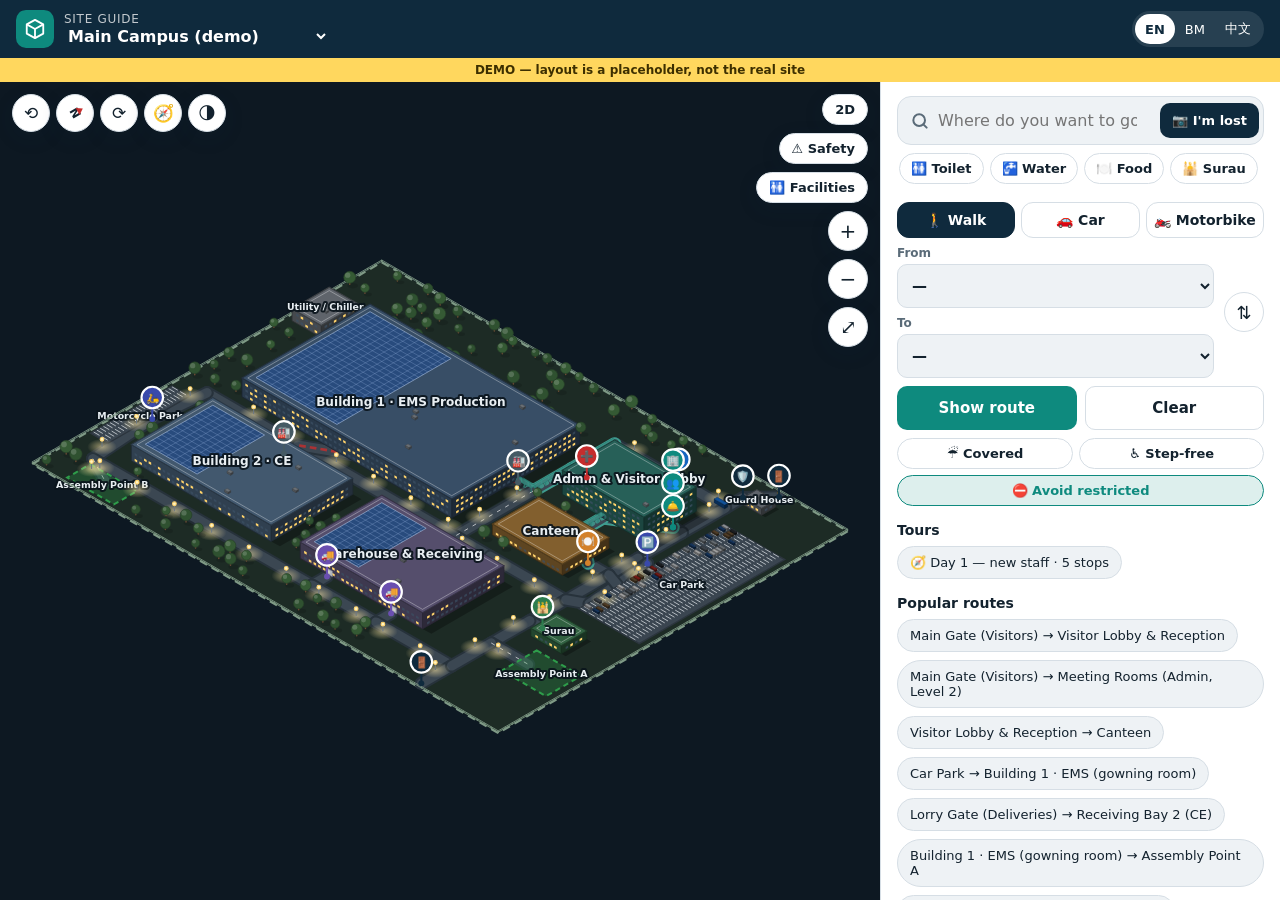
==== commit 05bf4bc7: "Publish demo 2026-11-04" ====
--- a/index.html
+++ b/index.html
@@ -162,7 +162,7 @@
   <div id="scanner" class="scanner" role="dialog" aria-modal="true" aria-labelledby="scanTitle" hidden>
     <div class="scan-box">
       <h3 id="scanTitle" data-i18n="scanTitle">Where are you?</h3>
-      <div id="viewfinder" class="viewfinder"><video id="scanVideo" playsinline muted></video><span class="frame" aria-hidden="true"></span></div>
+      <div id="viewfinder" class="viewfinder"><video id="scanVideo" autoplay playsinline muted></video><span class="frame" aria-hidden="true"></span></div>
       <p id="scanMsg" class="scan-msg" role="status"></p>
       <div id="scanPick" class="chips" hidden></div>
       <button id="scanClose" class="ghost" data-i18n="close">Close</button>
--- a/styles.css
+++ b/styles.css
@@ -127,7 +127,7 @@
 .route-form { display: grid; grid-template-columns: 1fr auto; gap: 8px 10px; align-items: end; }
 .route-form label { display: grid; gap: 4px; font-size: 12px; color: var(--muted); font-weight: 600; grid-column: 1; }
 .route-form select { width: 100%; padding: 11px 10px; border-radius: 10px; border: 1px solid var(--line); background: var(--bg); color: var(--ink); font-size: 15px; }
-.swap { grid-column: 2; grid-row: 1 / span 2; align-self: center; width: 40px; height: 40px; border-radius: 50%; border: 1px solid var(--line); background: var(--surface); color: var(--ink); cursor: pointer; font-size: 18px; }
+.swap { grid-column: 2; grid-row: 2 / span 2; align-self: center; width: 40px; height: 40px; border-radius: 50%; border: 1px solid var(--line); background: var(--surface); color: var(--ink); cursor: pointer; font-size: 18px; }
 .route-form .row { grid-column: 1 / -1; }
 .row { display: flex; gap: 8px; }
 .row > * { flex: 1; }
@@ -245,14 +245,14 @@
 .crown-hi { fill: rgba(255, 255, 255, .18); }
 .lamp-pole { stroke: #6d7884; stroke-width: .8; }
 .lamp { fill: #c9d1d8; }
-.lamp.on { fill: #fff3c4; filter: drop-shadow(0 0 2px #ffd36b); }
+.lamp.on { fill: #fff3c4; stroke: #ffd36b; stroke-width: .8; }
 .fence { fill: none; stroke: #7f9a86; stroke-width: .7; opacity: .9; }
 .canopy { fill: rgba(63, 156, 143, .72); stroke: #2b7f74; stroke-width: .6; }
 .canopy-post { stroke: #2b7f74; stroke-width: .7; }
 .door { fill: #22313d; opacity: .85; }
 .door.roller { fill: #c8ced4; stroke: #8c96a0; stroke-width: .4; }
 .win { fill: rgba(205, 225, 240, .62); }
-.win.lit { fill: #ffd36b; filter: drop-shadow(0 0 1.5px rgba(255, 200, 80, .9)); }
+.win.lit { fill: #ffd36b; }
 .solar { fill: #284b7d; stroke: #9db4d4; stroke-width: .5; }
 .solar-grid { fill: none; stroke: rgba(160, 190, 230, .55); stroke-width: .35; }
 .barrier-arm { stroke: #e0b400; stroke-width: 1.4; stroke-linecap: round; stroke-dasharray: 2 1.4; }
@@ -264,7 +264,7 @@
 .bld.rise { transform-box: fill-box; transform-origin: 50% 100%; animation: rise .7s cubic-bezier(.2, .8, .2, 1) both; }
 @keyframes rise { from { transform: scaleY(.05); opacity: 0; } 60% { opacity: 1; } }
 .bld.sel { filter: drop-shadow(0 0 4px #fff) drop-shadow(0 0 7px var(--accent)); }
-.bld.dest { animation: dest-glow 1.8s ease-in-out infinite; }
+.bld.dest { filter: drop-shadow(0 0 4px rgba(255, 106, 19, .85)); }
 @keyframes dest-glow { 0%, 100% { filter: drop-shadow(0 0 0 rgba(255, 106, 19, 0)); } 50% { filter: drop-shadow(0 0 6px rgba(255, 106, 19, .9)); } }
 
 /* the walking person */
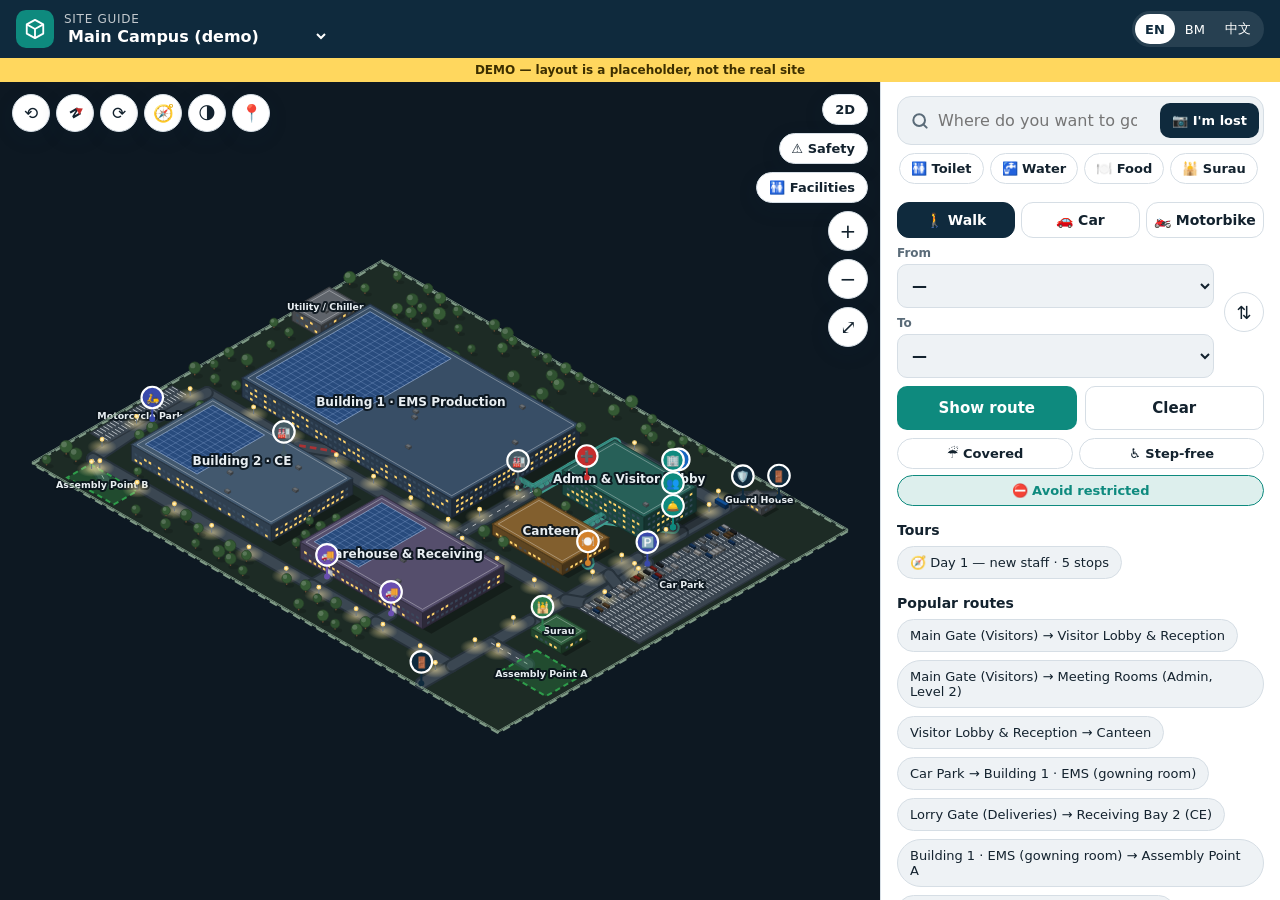
==== commit 9bf68d66: "Publish demo 2026-11-04" ====
--- a/index.html
+++ b/index.html
@@ -53,6 +53,7 @@
         <button id="rotR" class="vbtn" aria-label="Turn map right" title="Turn right">⟳</button>
         <button id="followBtn" class="vbtn" aria-pressed="false" aria-label="Turn map with my walking direction" title="Follow my direction">🧭</button>
         <button id="dayBtn" class="vbtn">🌗</button>
+        <button id="locBtn" class="vbtn" aria-label="My location" title="My location">📍</button>
       </div>
       <div id="bldCard" class="bld-card" hidden>
         <button class="bc-close" aria-label="Close">×</button>
@@ -164,6 +165,7 @@
       <h3 id="scanTitle" data-i18n="scanTitle">Where are you?</h3>
       <div id="viewfinder" class="viewfinder"><video id="scanVideo" autoplay playsinline muted></video><span class="frame" aria-hidden="true"></span></div>
       <p id="scanMsg" class="scan-msg" role="status"></p>
+      <button id="scanGps" class="ghost gps-btn" type="button"><span aria-hidden="true">📍</span> <span data-i18n="useGps">Use my location (GPS)</span></button>
       <div id="scanPick" class="chips" hidden></div>
       <button id="scanClose" class="ghost" data-i18n="close">Close</button>
     </div>
--- a/styles.css
+++ b/styles.css
@@ -314,6 +314,11 @@
 }
 @media (prefers-reduced-motion: reduce) { .bld.rise, .bld.dest, .walker-body .leg, .barrier-arm.moving, .emerg-mode .safety-m.exit { animation: none; } }
 
+/* My location (GPS) */
+.gps-acc { fill: rgba(30, 136, 229, .14); stroke: rgba(30, 136, 229, .5); stroke-width: 1; pointer-events: none; }
+.gps-dot { fill: #1e88e5; stroke: #fff; stroke-width: 2; pointer-events: none; }
+.gps-btn { width: 100%; }
+
 /* Nearest toilet / water / … */
 .layout > *, .finder { min-width: 0; } /* let the scrolling button row shrink instead of widening the page */
 .nearby { display: flex; gap: 6px; overflow-x: auto; max-width: 100%; padding: 8px 2px 2px; scrollbar-width: none; -webkit-overflow-scrolling: touch; }
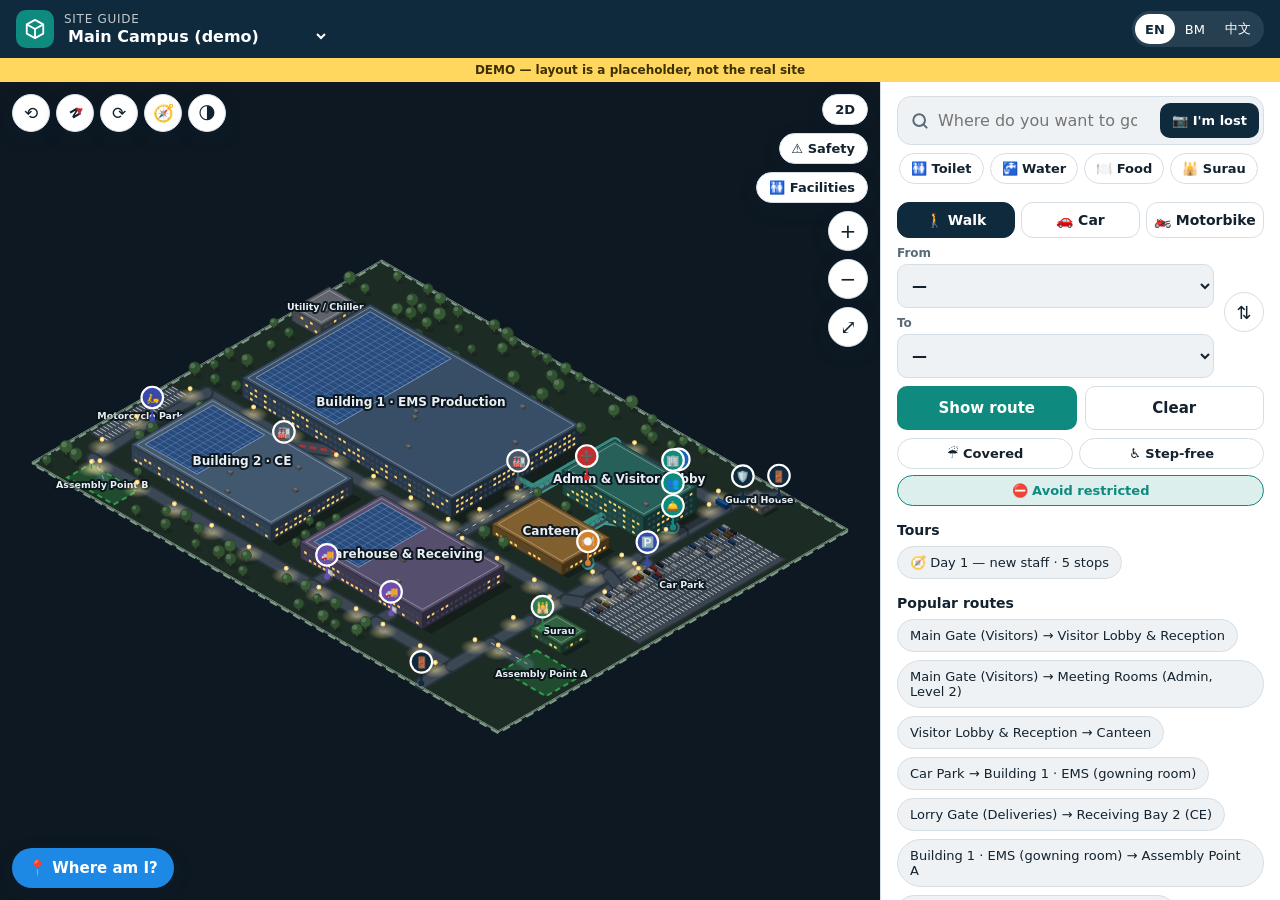
==== commit 64b1c782: "Publish demo 2026-11-04" ====
--- a/index.html
+++ b/index.html
@@ -53,7 +53,15 @@
         <button id="rotR" class="vbtn" aria-label="Turn map right" title="Turn right">⟳</button>
         <button id="followBtn" class="vbtn" aria-pressed="false" aria-label="Turn map with my walking direction" title="Follow my direction">🧭</button>
         <button id="dayBtn" class="vbtn">🌗</button>
-        <button id="locBtn" class="vbtn" aria-label="My location" title="My location">📍</button>
+      </div>
+      <button id="whereBtn" class="where-btn" type="button"><span aria-hidden="true">📍</span> <span data-i18n="whereAmI">Where am I?</span></button>
+      <div id="whereCard" class="where-card" role="status" hidden>
+        <button class="bc-close" aria-label="Close">×</button>
+        <p id="whereText"></p>
+        <div class="where-actions">
+          <button id="whereScan" type="button">📷 <span data-i18n="scanInstead">Scan a poster</span></button>
+          <button id="whereSettings" type="button" hidden>⚙ <span data-i18n="turnOnLocation">Turn on location</span></button>
+        </div>
       </div>
       <div id="bldCard" class="bld-card" hidden>
         <button class="bc-close" aria-label="Close">×</button>
--- a/styles.css
+++ b/styles.css
@@ -47,6 +47,8 @@
   padding: 10px 16px; padding-top: max(10px, env(safe-area-inset-top));
 }
 .brand { display: flex; align-items: center; gap: 10px; min-width: 0; }
+.logo.brand { background: #fff; }
+.logo.brand img { width: 82%; height: 82%; display: block; }
 .logo { display: grid; place-items: center; width: 38px; height: 38px; border-radius: 10px; background: var(--accent); flex: none; }
 .title { font-size: 12px; opacity: .75; letter-spacing: .06em; text-transform: uppercase; }
 #siteSelect {
@@ -314,6 +316,17 @@
 }
 @media (prefers-reduced-motion: reduce) { .bld.rise, .bld.dest, .walker-body .leg, .barrier-arm.moving, .emerg-mode .safety-m.exit { animation: none; } }
 
+/* "Where am I?" button and its answer box (bottom-left of the map) */
+.where-btn { position: absolute; left: 12px; bottom: 12px; z-index: 4; border: 0; border-radius: 999px; background: #1e88e5; color: #fff; font: inherit; font-size: 15px; font-weight: 800; padding: 11px 16px; box-shadow: var(--shadow); cursor: pointer; }
+.where-btn:active { transform: scale(.97); }
+.where-card { position: absolute; left: 12px; right: 12px; bottom: 64px; z-index: 6; max-width: 420px; background: var(--surface); color: var(--ink); border-radius: 14px; box-shadow: var(--shadow); padding: 12px 40px 12px 14px; animation: drop .18s ease-out; border-left: 5px solid #1e88e5; }
+.where-card p { margin: 0; font-size: 16px; font-weight: 700; line-height: 1.35; }
+.where-actions { display: flex; gap: 8px; flex-wrap: wrap; margin-top: 8px; }
+.where-actions button { border: 1px solid var(--line); background: var(--bg); color: var(--ink); border-radius: 10px; padding: 8px 10px; font: inherit; font-size: 14px; font-weight: 700; cursor: pointer; }
+.where-actions button[hidden] { display: none; }
+.legend { bottom: 64px !important; } /* keep the safety legend above the button */
+body.emerg-mode .where-btn { background: var(--danger); }
+
 /* My location (GPS) */
 .gps-acc { fill: rgba(30, 136, 229, .14); stroke: rgba(30, 136, 229, .5); stroke-width: 1; pointer-events: none; }
 .gps-dot { fill: #1e88e5; stroke: #fff; stroke-width: 2; pointer-events: none; }
